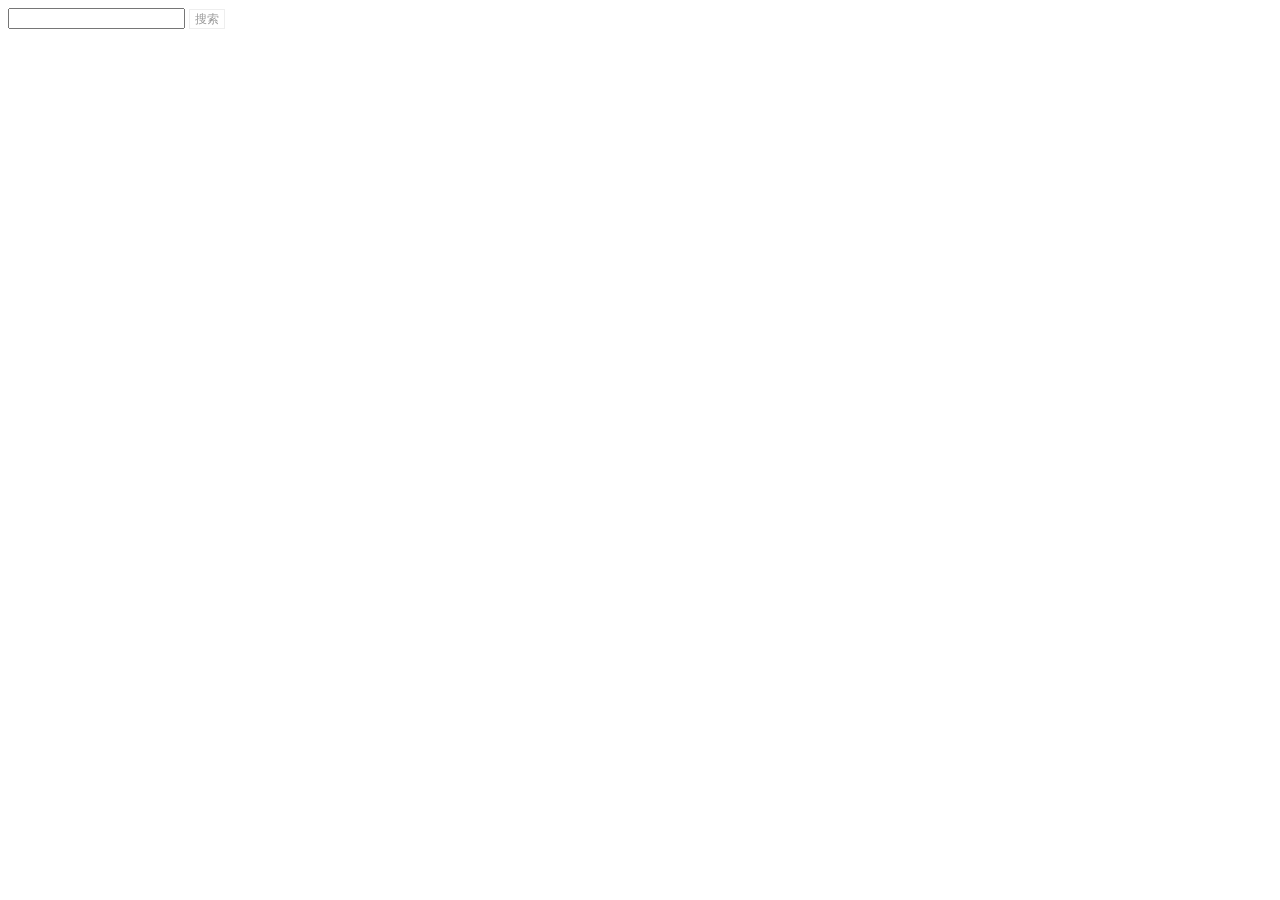
==== index.html @ 099ae883 "rebuild" ====
<!DOCTYPE html>
<html>
<head>
	<meta charset="UTF-8">
	<title>搜索</title>
    <link rel="stylesheet" href="../demo/css/jquery-ui.css">
  	<script src="../demo/js/jquery-1.9.1.js"></script>
  	<script src="../demo/js/jquery-ui.js"></script>
  	<link rel="stylesheet" href="http://jqueryui.com/resources/demos/style.css">
	<script>
		$(document).ready(function(){
			var availableTags = [
			      "ActionScript",
			      "AppleScript",
			      "Asp",
			      "BASIC",
			      "C",
			      "C++",
			      "Clojure",
			      "COBOL",
			      "ColdFusion",
			      "Erlang",
			      "Fortran",
			      "Groovy",
			      "Haskell",
			      "Java",
			      "JavaScript",
			      "Lisp",
			      "Perl",
			      "PHP",
			      "Python",
			      "Ruby",
			      "Scala",
			      "Scheme"
			    ];
			    $( "#search-form" ).autocomplete({
			      source: availableTags
			    });
		});
	</script>
</head>
<body>
	<input id="search-form" type="text"></input>
	<a class="secrch_btn" href="javascript:;">搜索</a>
</body>
<script type="text/javascript">
	$('.secrch_btn').click(function(){
		var text = $('#search-form').val();
		$.ajax({
            url: '',
            type: "POST",
            timeout:60000,
            data:({"text":itemids}),
            dataType: 'json',
            success: function(json){
                if (json == null) {
                    alert(MGLANG.msgTimeout);
                } else {
                    var code = json.status.code;
                    // var msg = json.status.msg;
                    if(code == 1001) {
                        
                    }else{
                        // alert(msg);
                    }
                }
            }
        });
	});
</script>
</html>
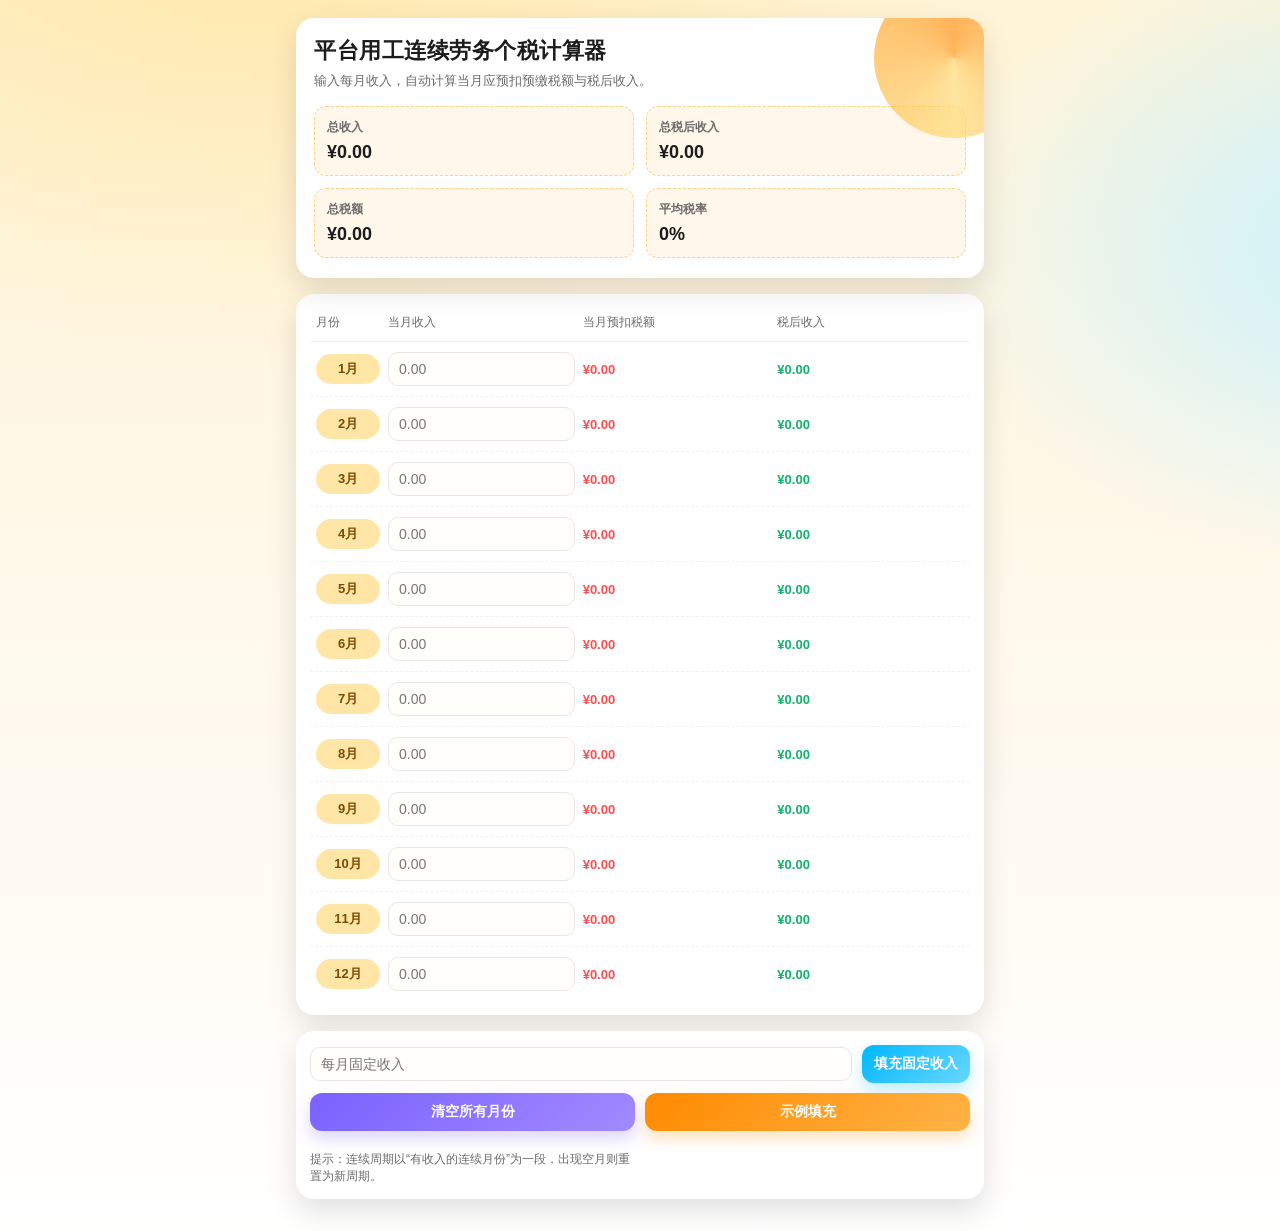
==== commit cf36241c: "feat: calculator" ====
--- a/index.html
+++ b/index.html
@@ -1,71 +1,425 @@
-<!DOCTYPE html>
-<html>
+<!doctype html>
+<html lang="zh-CN">
 <head>
-	<meta charset="UTF-8">
-	<title>搜索</title>
-    <link rel="stylesheet" href="../demo/css/jquery-ui.css">
-  	<script src="../demo/js/jquery-1.9.1.js"></script>
-  	<script src="../demo/js/jquery-ui.js"></script>
-  	<link rel="stylesheet" href="http://jqueryui.com/resources/demos/style.css">
-	<script>
-		$(document).ready(function(){
-			var availableTags = [
-			      "ActionScript",
-			      "AppleScript",
-			      "Asp",
-			      "BASIC",
-			      "C",
-			      "C++",
-			      "Clojure",
-			      "COBOL",
-			      "ColdFusion",
-			      "Erlang",
-			      "Fortran",
-			      "Groovy",
-			      "Haskell",
-			      "Java",
-			      "JavaScript",
-			      "Lisp",
-			      "Perl",
-			      "PHP",
-			      "Python",
-			      "Ruby",
-			      "Scala",
-			      "Scheme"
-			    ];
-			    $( "#search-form" ).autocomplete({
-			      source: availableTags
-			    });
-		});
-	</script>
+  <meta charset="utf-8" />
+  <meta name="viewport" content="width=device-width, initial-scale=1" />
+  <title>平台用工连续劳务个税计算器</title>
+  <style>
+    :root {
+      --bg: #fff4d6;
+      --card: #ffffff;
+      --ink: #1c1c1c;
+      --muted: #6b6b6b;
+      --accent: #ff7a00;
+      --accent-2: #00b7ff;
+      --accent-3: #7b61ff;
+      --good: #11b36a;
+      --bad: #ff4d4f;
+      --shadow: 0 12px 30px rgba(0, 0, 0, 0.12);
+      --radius: 18px;
+      --radius-sm: 12px;
+    }
+
+    * { box-sizing: border-box; }
+
+    body {
+      margin: 0;
+      font-family: "ZCOOL KuaiLe", "PingFang SC", "Microsoft YaHei", sans-serif;
+      color: var(--ink);
+      background:
+        radial-gradient(1200px 800px at 20% -10%, #ffe6a6 0%, transparent 60%),
+        radial-gradient(900px 600px at 110% 20%, #c9f2ff 0%, transparent 55%),
+        linear-gradient(180deg, #fff4d6 0%, #fffaf0 60%, #ffffff 100%);
+      min-height: 100vh;
+    }
+
+    .page {
+      max-width: 720px;
+      margin: 0 auto;
+      padding: 18px 16px 32px;
+    }
+
+    .hero {
+      position: relative;
+      background: var(--card);
+      border-radius: var(--radius);
+      padding: 18px 18px 20px;
+      box-shadow: var(--shadow);
+      overflow: hidden;
+    }
+
+    .hero::after {
+      content: "";
+      position: absolute;
+      right: -50px;
+      top: -40px;
+      width: 160px;
+      height: 160px;
+      background: conic-gradient(from 180deg at 50% 50%, #ffd86b, #ff8a00, #ffd86b);
+      border-radius: 50%;
+      opacity: 0.65;
+    }
+
+    .title {
+      font-size: 22px;
+      font-weight: 700;
+      letter-spacing: 0.5px;
+      margin: 0 0 6px;
+    }
+
+    .subtitle {
+      font-size: 13px;
+      color: var(--muted);
+      margin: 0;
+    }
+
+    .stats {
+      margin-top: 16px;
+      display: grid;
+      grid-template-columns: 1fr 1fr;
+      gap: 12px;
+    }
+
+    .stat {
+      background: #fff7ea;
+      border-radius: var(--radius-sm);
+      padding: 12px;
+      border: 1px dashed #ffd087;
+    }
+
+    .stat h4 {
+      margin: 0 0 6px;
+      font-size: 12px;
+      color: var(--muted);
+    }
+
+    .stat .value {
+      font-size: 18px;
+      font-weight: 700;
+    }
+
+    .table-card {
+      margin-top: 16px;
+      background: var(--card);
+      border-radius: var(--radius);
+      padding: 14px;
+      box-shadow: var(--shadow);
+    }
+
+    .table-head {
+      display: grid;
+      grid-template-columns: 64px 1fr 1fr 1fr;
+      gap: 8px;
+      font-size: 12px;
+      color: var(--muted);
+      padding: 6px 6px 10px;
+      border-bottom: 1px solid #f0f0f0;
+    }
+
+    .row {
+      display: grid;
+      grid-template-columns: 64px 1fr 1fr 1fr;
+      gap: 8px;
+      align-items: center;
+      padding: 10px 6px;
+      border-bottom: 1px dashed #f0f0f0;
+    }
+
+    .row:last-child {
+      border-bottom: none;
+    }
+
+    .month-tag {
+      font-size: 13px;
+      font-weight: 700;
+      color: #7a4b00;
+      background: #ffe6a6;
+      padding: 6px 8px;
+      border-radius: 999px;
+      text-align: center;
+    }
+
+    input[type="number"] {
+      width: 100%;
+      padding: 8px 10px;
+      border-radius: 10px;
+      border: 1px solid #e7e7e7;
+      font-size: 14px;
+      outline: none;
+      transition: border-color 0.15s ease, box-shadow 0.15s ease;
+      background: #fffefb;
+    }
+
+    input[type="number"]:focus {
+      border-color: var(--accent-2);
+      box-shadow: 0 0 0 3px rgba(0, 183, 255, 0.18);
+    }
+
+    .num {
+      font-size: 13px;
+      font-weight: 600;
+      color: #2b2b2b;
+    }
+
+    .num.bad { color: var(--bad); }
+    .num.good { color: var(--good); }
+
+    .actions {
+      margin-top: 16px;
+      background: var(--card);
+      border-radius: var(--radius);
+      padding: 14px;
+      box-shadow: var(--shadow);
+      display: grid;
+      grid-template-columns: 1fr 1fr;
+      gap: 10px;
+    }
+
+    .actions .field {
+      grid-column: 1 / -1;
+      display: grid;
+      grid-template-columns: 1fr auto;
+      gap: 10px;
+      align-items: center;
+    }
+
+    .actions button {
+      border: none;
+      border-radius: 12px;
+      padding: 10px 12px;
+      font-size: 14px;
+      font-weight: 700;
+      cursor: pointer;
+      color: #fff;
+      background: linear-gradient(135deg, #ff8a00, #ffb347);
+      box-shadow: 0 8px 16px rgba(255, 138, 0, 0.25);
+      transition: transform 0.1s ease;
+    }
+
+    .actions button.secondary {
+      background: linear-gradient(135deg, #00b7ff, #68d7ff);
+      box-shadow: 0 8px 16px rgba(0, 183, 255, 0.25);
+    }
+
+    .actions button.ghost {
+      background: linear-gradient(135deg, #7b61ff, #a08bff);
+      box-shadow: 0 8px 16px rgba(123, 97, 255, 0.25);
+    }
+
+    .actions button:active {
+      transform: translateY(1px);
+    }
+
+    .note {
+      margin-top: 10px;
+      font-size: 12px;
+      color: var(--muted);
+    }
+
+    @media (max-width: 420px) {
+      .table-head, .row {
+        grid-template-columns: 54px 1fr 1fr 1fr;
+      }
+      .stat .value { font-size: 16px; }
+    }
+  </style>
 </head>
 <body>
-	<input id="search-form" type="text"></input>
-	<a class="secrch_btn" href="javascript:;">搜索</a>
+  <div class="page">
+    <section class="hero">
+      <h1 class="title">平台用工连续劳务个税计算器</h1>
+      <p class="subtitle">输入每月收入，自动计算当月应预扣预缴税额与税后收入。</p>
+      <div class="stats">
+        <div class="stat">
+          <h4>总收入</h4>
+          <div class="value" id="totalIncome">0</div>
+        </div>
+        <div class="stat">
+          <h4>总税后收入</h4>
+          <div class="value" id="totalAfter">0</div>
+        </div>
+        <div class="stat">
+          <h4>总税额</h4>
+          <div class="value" id="totalTax">0</div>
+        </div>
+        <div class="stat">
+          <h4>平均税率</h4>
+          <div class="value" id="avgRate">0%</div>
+        </div>
+      </div>
+    </section>
+
+    <section class="table-card">
+      <div class="table-head">
+        <div>月份</div>
+        <div>当月收入</div>
+        <div>当月预扣税额</div>
+        <div>税后收入</div>
+      </div>
+      <div id="rows"></div>
+    </section>
+
+    <section class="actions">
+      <div class="field">
+        <input id="fixedIncome" type="number" min="0" step="0.01" placeholder="每月固定收入" />
+        <button id="fillBtn" class="secondary">填充固定收入</button>
+      </div>
+      <button id="clearBtn" class="ghost">清空所有月份</button>
+      <button id="sampleBtn">示例填充</button>
+      <div class="note">提示：连续周期以“有收入的连续月份”为一段，出现空月则重置为新周期。</div>
+    </section>
+  </div>
+
+  <script>
+    const TAX_TABLE = [
+      { max: 36000, rate: 0.03, deduction: 0 },
+      { max: 144000, rate: 0.1, deduction: 2520 },
+      { max: 300000, rate: 0.2, deduction: 16920 },
+      { max: 420000, rate: 0.25, deduction: 31920 },
+      { max: 660000, rate: 0.3, deduction: 52920 },
+      { max: 960000, rate: 0.35, deduction: 85920 },
+      { max: Infinity, rate: 0.45, deduction: 181920 }
+    ];
+
+    const rowsEl = document.getElementById("rows");
+    const totalIncomeEl = document.getElementById("totalIncome");
+    const totalAfterEl = document.getElementById("totalAfter");
+    const totalTaxEl = document.getElementById("totalTax");
+    const avgRateEl = document.getElementById("avgRate");
+
+    const currency = (value) => {
+      if (!Number.isFinite(value)) return "0";
+      return new Intl.NumberFormat("zh-CN", {
+        style: "currency",
+        currency: "CNY",
+        minimumFractionDigits: 2
+      }).format(value);
+    };
+
+    const percent = (value) => `${(value * 100).toFixed(2)}%`;
+
+    const createRows = () => {
+      rowsEl.innerHTML = "";
+      for (let i = 1; i <= 12; i += 1) {
+        const row = document.createElement("div");
+        row.className = "row";
+        row.innerHTML = `
+          <div class="month-tag">${i}月</div>
+          <input type="number" min="0" step="0.01" data-month="${i}" placeholder="0.00" />
+          <div class="num bad" data-tax="${i}">￥0.00</div>
+          <div class="num good" data-after="${i}">￥0.00</div>
+        `;
+        rowsEl.appendChild(row);
+      }
+    };
+
+    const getBracket = (base) => {
+      for (const item of TAX_TABLE) {
+        if (base <= item.max) return item;
+      }
+      return TAX_TABLE[TAX_TABLE.length - 1];
+    };
+
+    const compute = () => {
+      const inputs = rowsEl.querySelectorAll("input[data-month]");
+      let totalIncome = 0;
+      let totalAfter = 0;
+      let totalTax = 0;
+
+      let cycleIncome = 0;
+      let cycleTaxPaid = 0;
+      let cycleMonths = 0;
+      let prevHasIncome = false;
+
+      inputs.forEach((input) => {
+        const value = parseFloat(input.value);
+        const income = Number.isFinite(value) ? value : 0;
+        const month = input.dataset.month;
+        const taxEl = rowsEl.querySelector(`[data-tax="${month}"]`);
+        const afterEl = rowsEl.querySelector(`[data-after="${month}"]`);
+        let tax = 0;
+        let after = 0;
+
+        if (income > 0) {
+          if (!prevHasIncome) {
+            cycleIncome = 0;
+            cycleTaxPaid = 0;
+            cycleMonths = 0;
+          }
+
+          cycleIncome += income;
+          cycleMonths += 1;
+
+          const cycleExpense = cycleIncome * 0.2;
+          const cycleDeduction = cycleMonths * 5000;
+          const base = cycleIncome - cycleExpense - cycleDeduction;
+
+          if (base > 0) {
+            const bracket = getBracket(base);
+            tax = base * bracket.rate - bracket.deduction - cycleTaxPaid;
+            if (tax < 0) tax = 0;
+          }
+
+          cycleTaxPaid += tax;
+
+          after = income - tax;
+          taxEl.textContent = currency(tax);
+          afterEl.textContent = currency(after);
+        } else {
+          taxEl.textContent = currency(0);
+          afterEl.textContent = currency(0);
+        }
+
+        totalIncome += income;
+        totalTax += tax;
+        totalAfter += after;
+
+        prevHasIncome = income > 0;
+      });
+
+      totalIncomeEl.textContent = currency(totalIncome);
+      totalTaxEl.textContent = currency(totalTax);
+      totalAfterEl.textContent = currency(totalAfter);
+      avgRateEl.textContent = totalIncome > 0 ? percent(totalTax / totalIncome) : "0%";
+    };
+
+    const fillFixed = () => {
+      const value = parseFloat(document.getElementById("fixedIncome").value);
+      const income = Number.isFinite(value) ? value : 0;
+      rowsEl.querySelectorAll("input[data-month]").forEach((input) => {
+        input.value = income > 0 ? income.toFixed(2) : "";
+      });
+      compute();
+    };
+
+    const clearAll = () => {
+      rowsEl.querySelectorAll("input[data-month]").forEach((input) => {
+        input.value = "";
+      });
+      compute();
+    };
+
+    const sampleFill = () => {
+      const sample = [12000, 13000, 0, 15000, 15000, 15000, 0, 8000, 9000, 10000, 0, 12000];
+      rowsEl.querySelectorAll("input[data-month]").forEach((input, index) => {
+        const value = sample[index];
+        input.value = value > 0 ? value.toFixed(2) : "";
+      });
+      compute();
+    };
+
+    createRows();
+    compute();
+
+    rowsEl.addEventListener("input", (event) => {
+      if (event.target.matches("input[data-month]")) {
+        compute();
+      }
+    });
+
+    document.getElementById("fillBtn").addEventListener("click", fillFixed);
+    document.getElementById("clearBtn").addEventListener("click", clearAll);
+    document.getElementById("sampleBtn").addEventListener("click", sampleFill);
+  </script>
 </body>
-<script type="text/javascript">
-	$('.secrch_btn').click(function(){
-		var text = $('#search-form').val();
-		$.ajax({
-            url: '',
-            type: "POST",
-            timeout:60000,
-            data:({"text":itemids}),
-            dataType: 'json',
-            success: function(json){
-                if (json == null) {
-                    alert(MGLANG.msgTimeout);
-                } else {
-                    var code = json.status.code;
-                    // var msg = json.status.msg;
-                    if(code == 1001) {
-                        
-                    }else{
-                        // alert(msg);
-                    }
-                }
-            }
-        });
-	});
-</script>
-</html>+</html>
